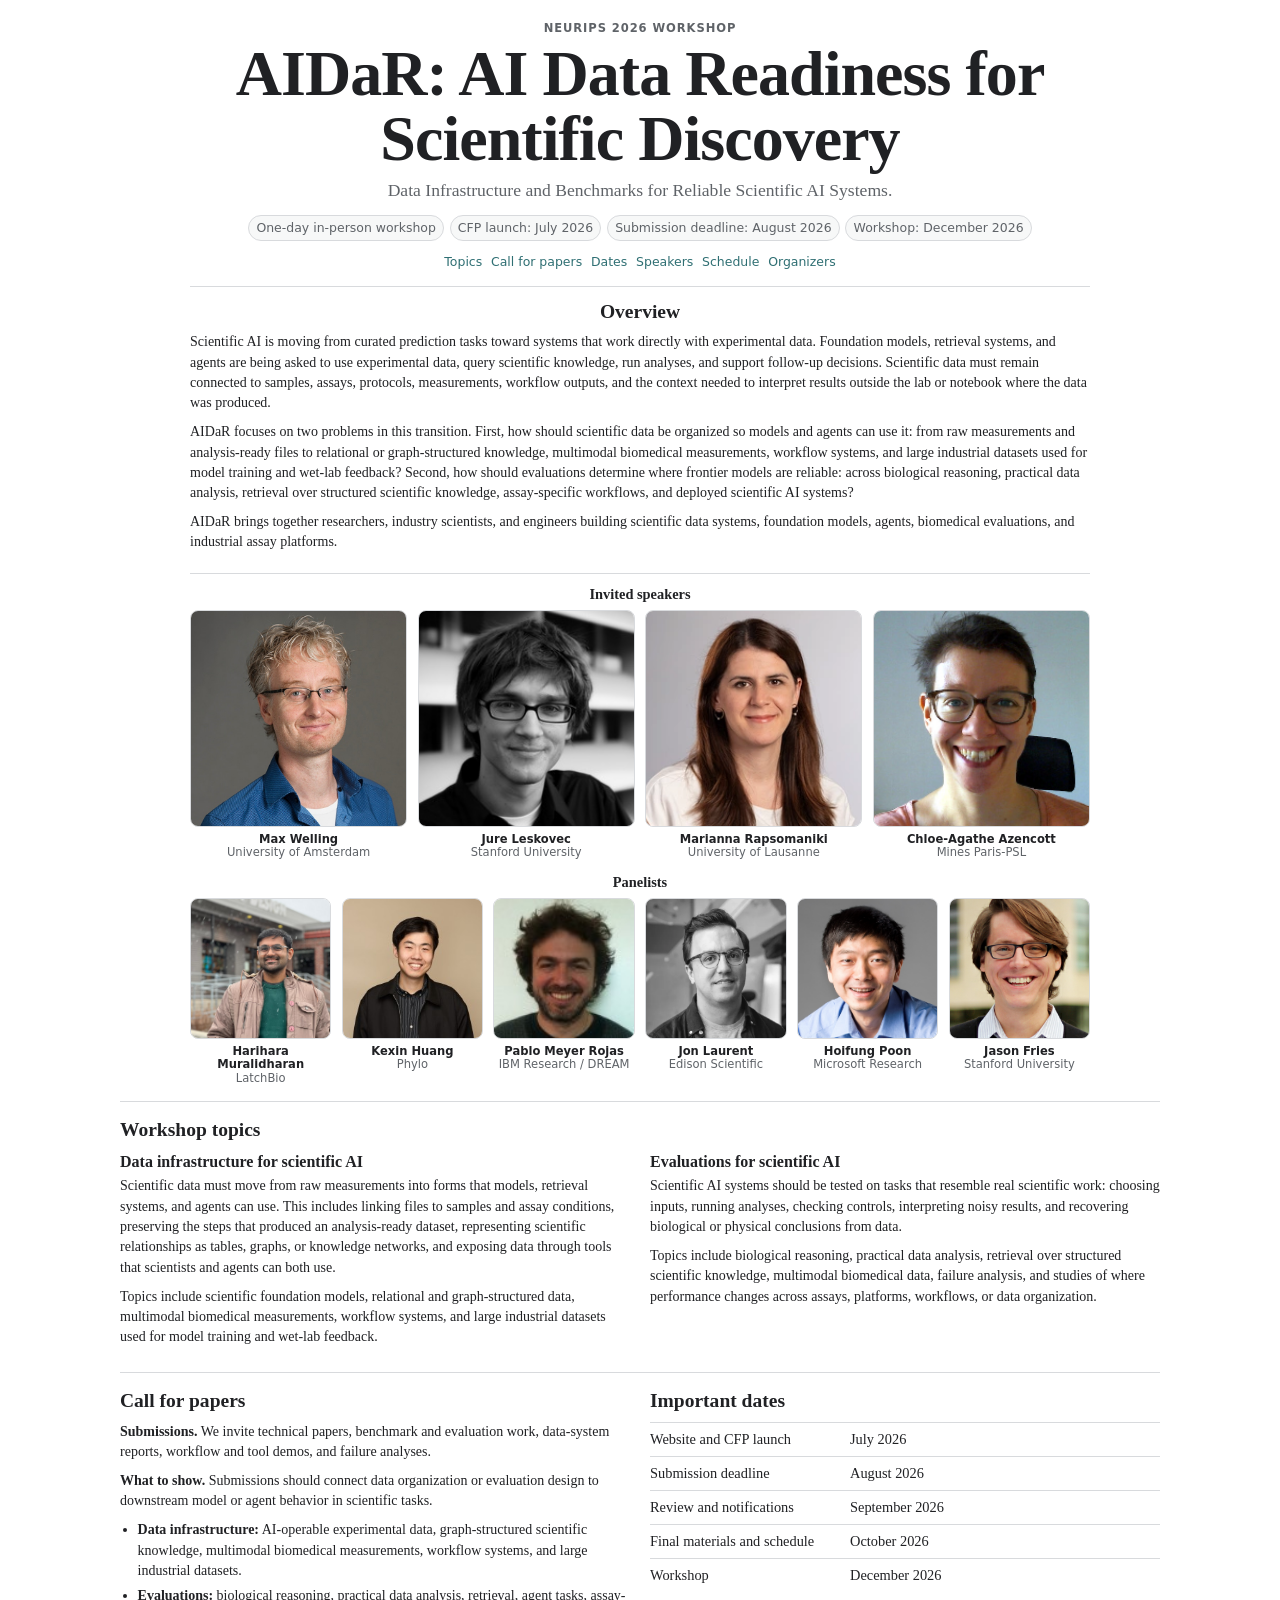
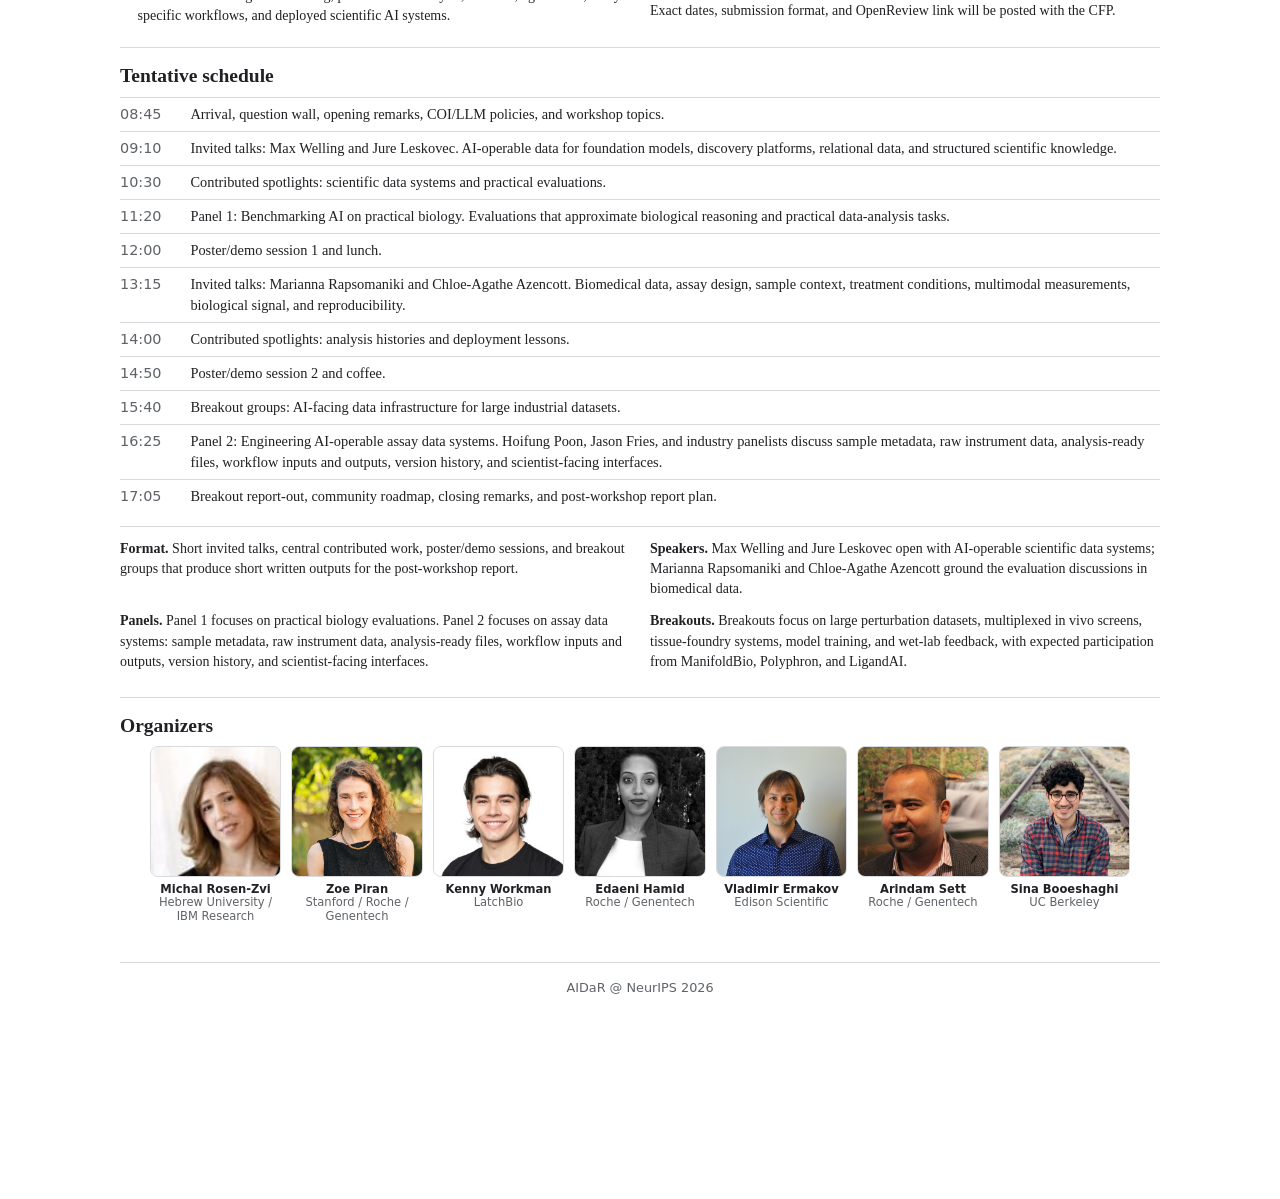
==== index.html @ 26c90b33 "Add AIDaR 2026 workshop site" ====
<!doctype html>
<html lang="en">
  <head>
    <meta charset="utf-8">
    <meta name="viewport" content="width=device-width, initial-scale=1">
    <meta http-equiv="refresh" content="0; url=2026/">
    <title>AIDaR</title>
    <link rel="canonical" href="2026/">
  </head>
  <body>
    <p><a href="2026/">AIDaR 2026</a></p>
  </body>
</html>
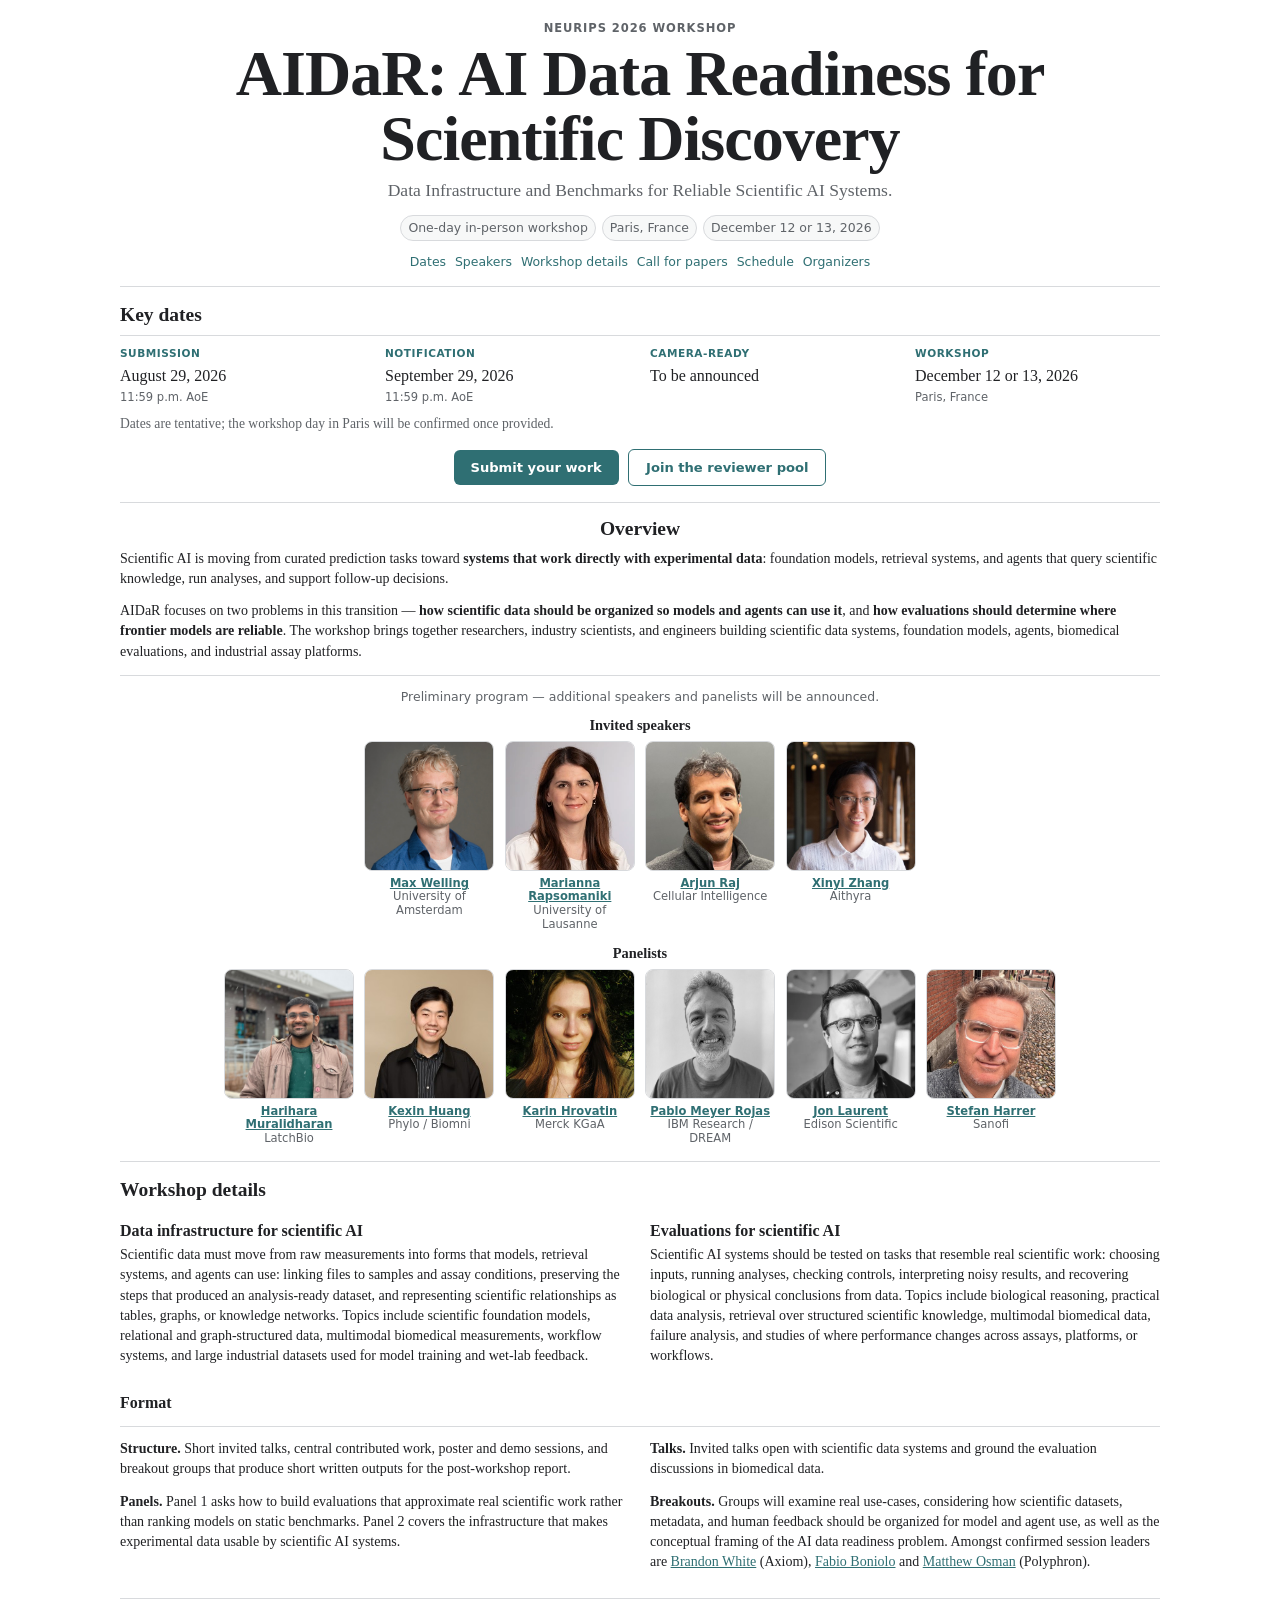
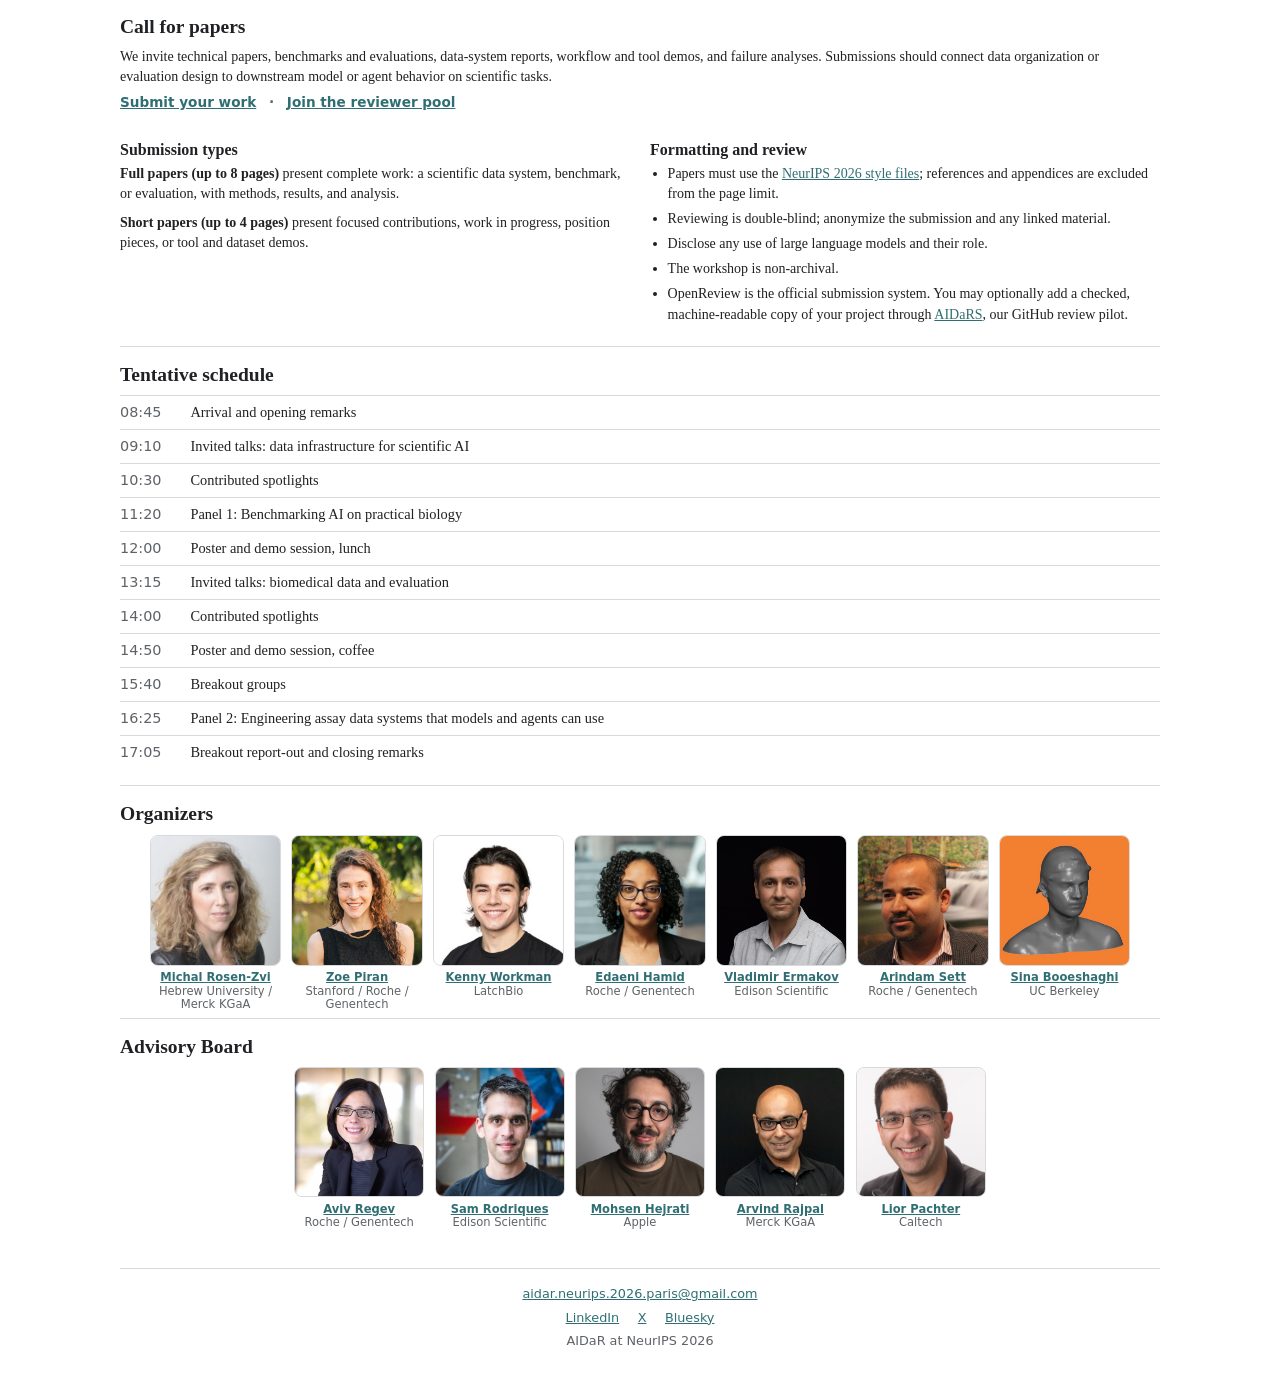
==== commit 73926353: "feat: give AIDaR a mark, and stop the share card defaulting to a speaker The page carried no og:imag" ====
--- a/index.html
+++ b/index.html
@@ -4,8 +4,26 @@
     <meta charset="utf-8">
     <meta name="viewport" content="width=device-width, initial-scale=1">
     <meta http-equiv="refresh" content="0; url=2026/">
-    <title>AIDaR</title>
-    <link rel="canonical" href="2026/">
+    <title>AIDaR: AI Data Readiness for Scientific Discovery</title>
+    <link rel="canonical" href="https://aidar-workshop.github.io/2026/">
+
+    <!-- Shares of the bare domain get the same card as the 2026 page. -->
+    <meta property="og:type" content="website">
+    <meta property="og:site_name" content="AIDaR">
+    <meta property="og:url" content="https://aidar-workshop.github.io/2026/">
+    <meta property="og:title" content="AIDaR: AI Data Readiness for Scientific Discovery">
+    <meta
+      property="og:description"
+      content="A NeurIPS 2026 workshop in Paris on how scientific data should be organized for models and agents, and how evaluations should determine where frontier models are reliable."
+    >
+    <meta property="og:image" content="https://aidar-workshop.github.io/2026/assets/brand/aidar-og.png">
+    <meta property="og:image:width" content="2400">
+    <meta property="og:image:height" content="1260">
+    <meta name="twitter:card" content="summary_large_image">
+    <meta name="twitter:image" content="https://aidar-workshop.github.io/2026/assets/brand/aidar-og.png">
+
+    <link rel="icon" href="/favicon.svg" type="image/svg+xml">
+    <link rel="apple-touch-icon" href="/apple-touch-icon.png">
   </head>
   <body>
     <p><a href="2026/">AIDaR 2026</a></p>
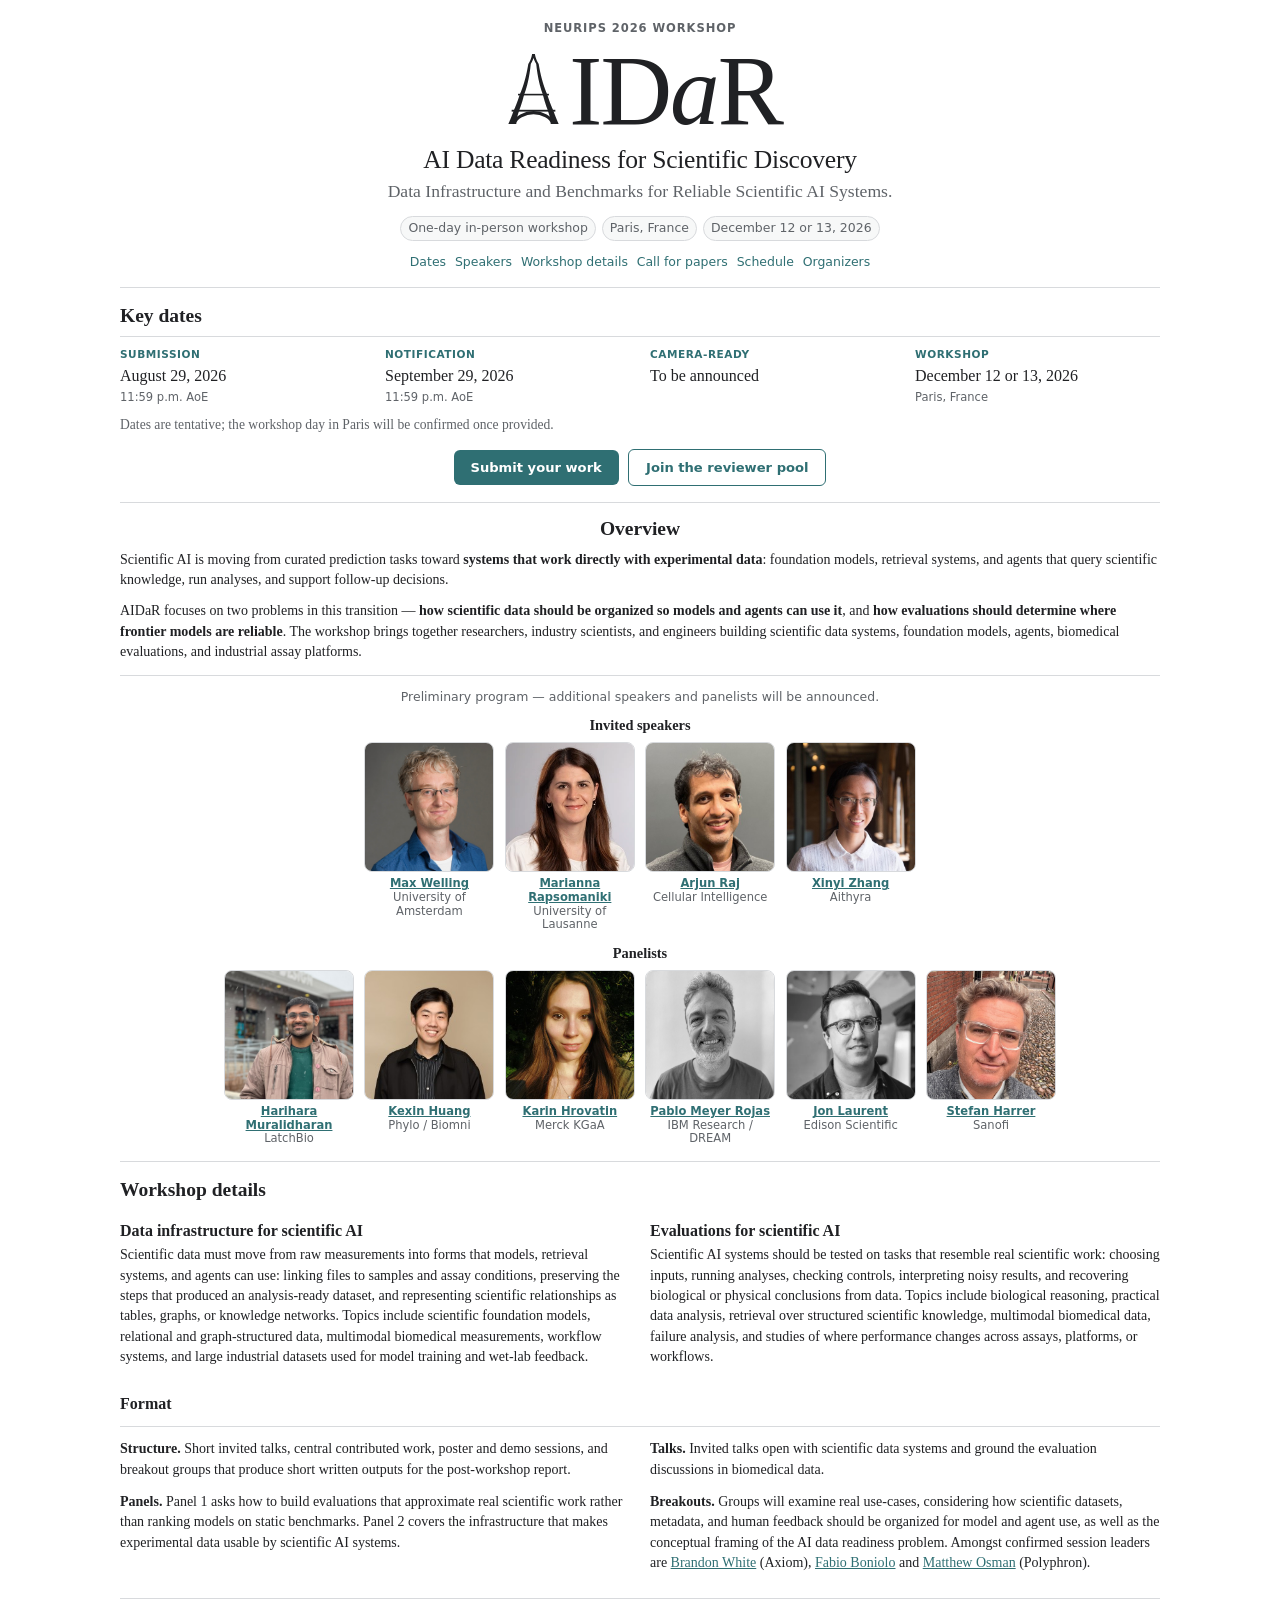
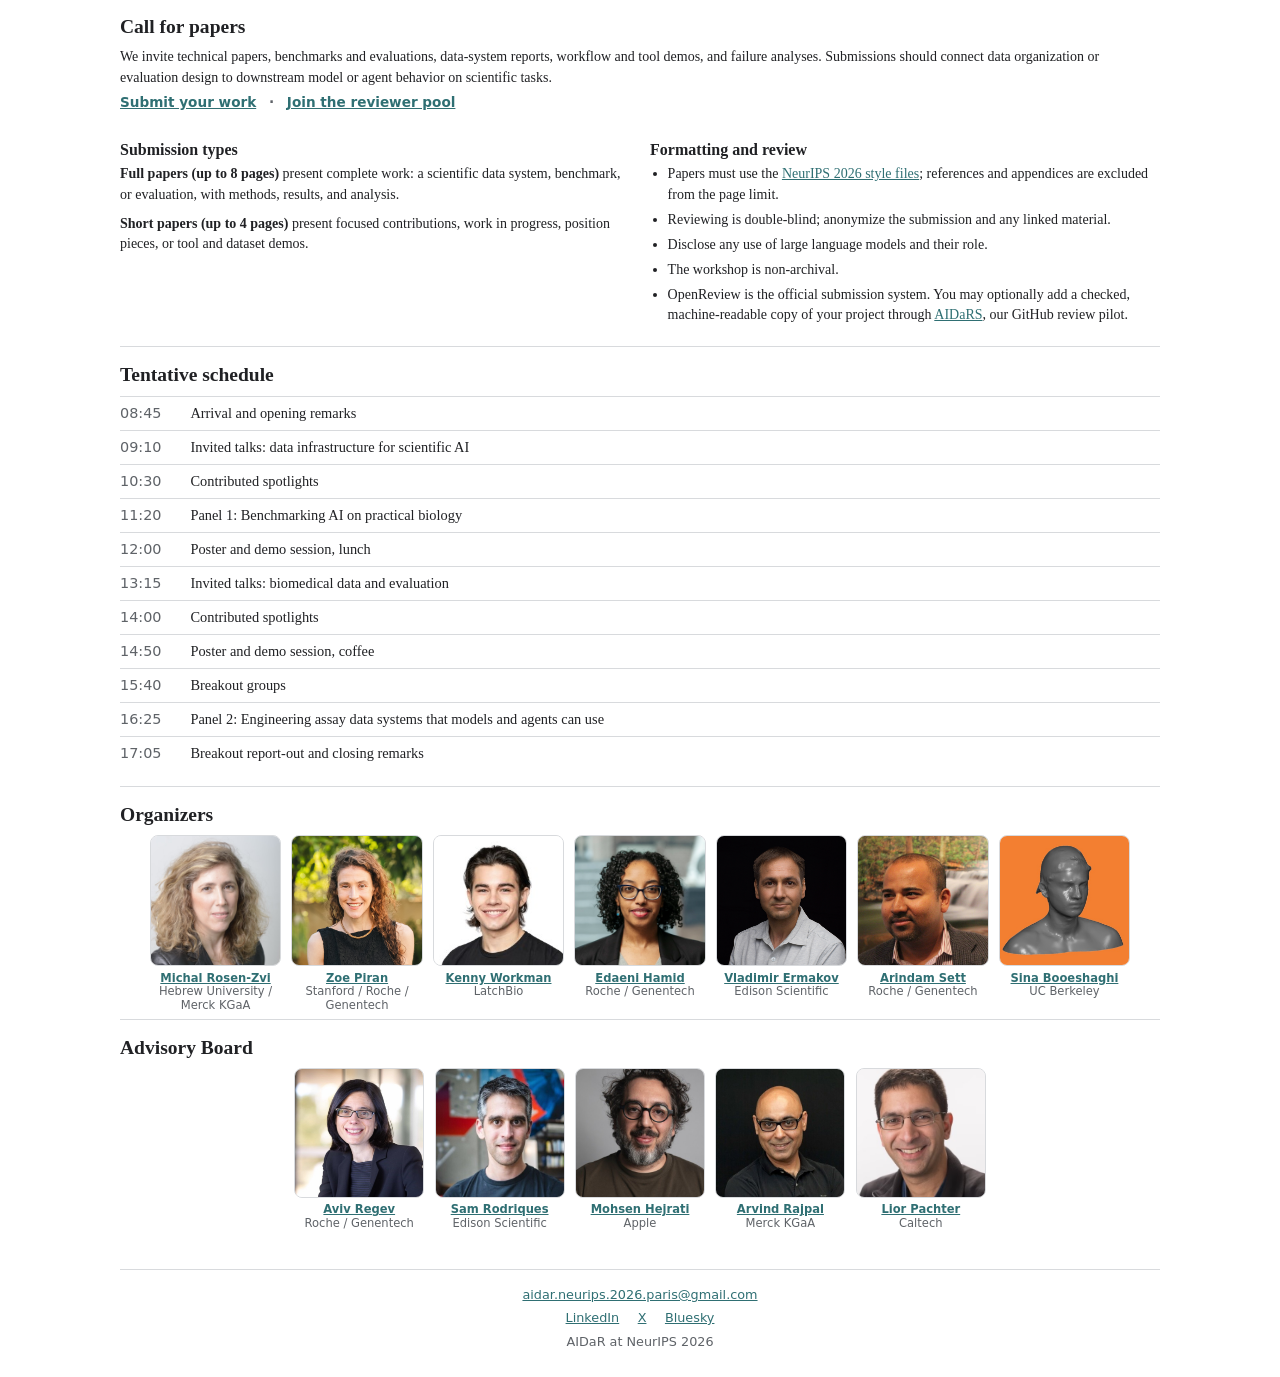
==== commit 29e01165: "fix: version og:image by content hash so scrapers stop serving the old card The card's URL never cha" ====
--- a/index.html
+++ b/index.html
@@ -16,11 +16,11 @@
       property="og:description"
       content="A NeurIPS 2026 workshop in Paris on how scientific data should be organized for models and agents, and how evaluations should determine where frontier models are reliable."
     >
-    <meta property="og:image" content="https://aidar-workshop.github.io/2026/assets/brand/aidar-og.png">
+    <meta property="og:image" content="https://aidar-workshop.github.io/2026/assets/brand/aidar-og.png?v=873d624a">
     <meta property="og:image:width" content="2400">
     <meta property="og:image:height" content="1260">
     <meta name="twitter:card" content="summary_large_image">
-    <meta name="twitter:image" content="https://aidar-workshop.github.io/2026/assets/brand/aidar-og.png">
+    <meta name="twitter:image" content="https://aidar-workshop.github.io/2026/assets/brand/aidar-og.png?v=873d624a">
 
     <link rel="icon" href="/favicon.svg" type="image/svg+xml">
     <link rel="apple-touch-icon" href="/apple-touch-icon.png">
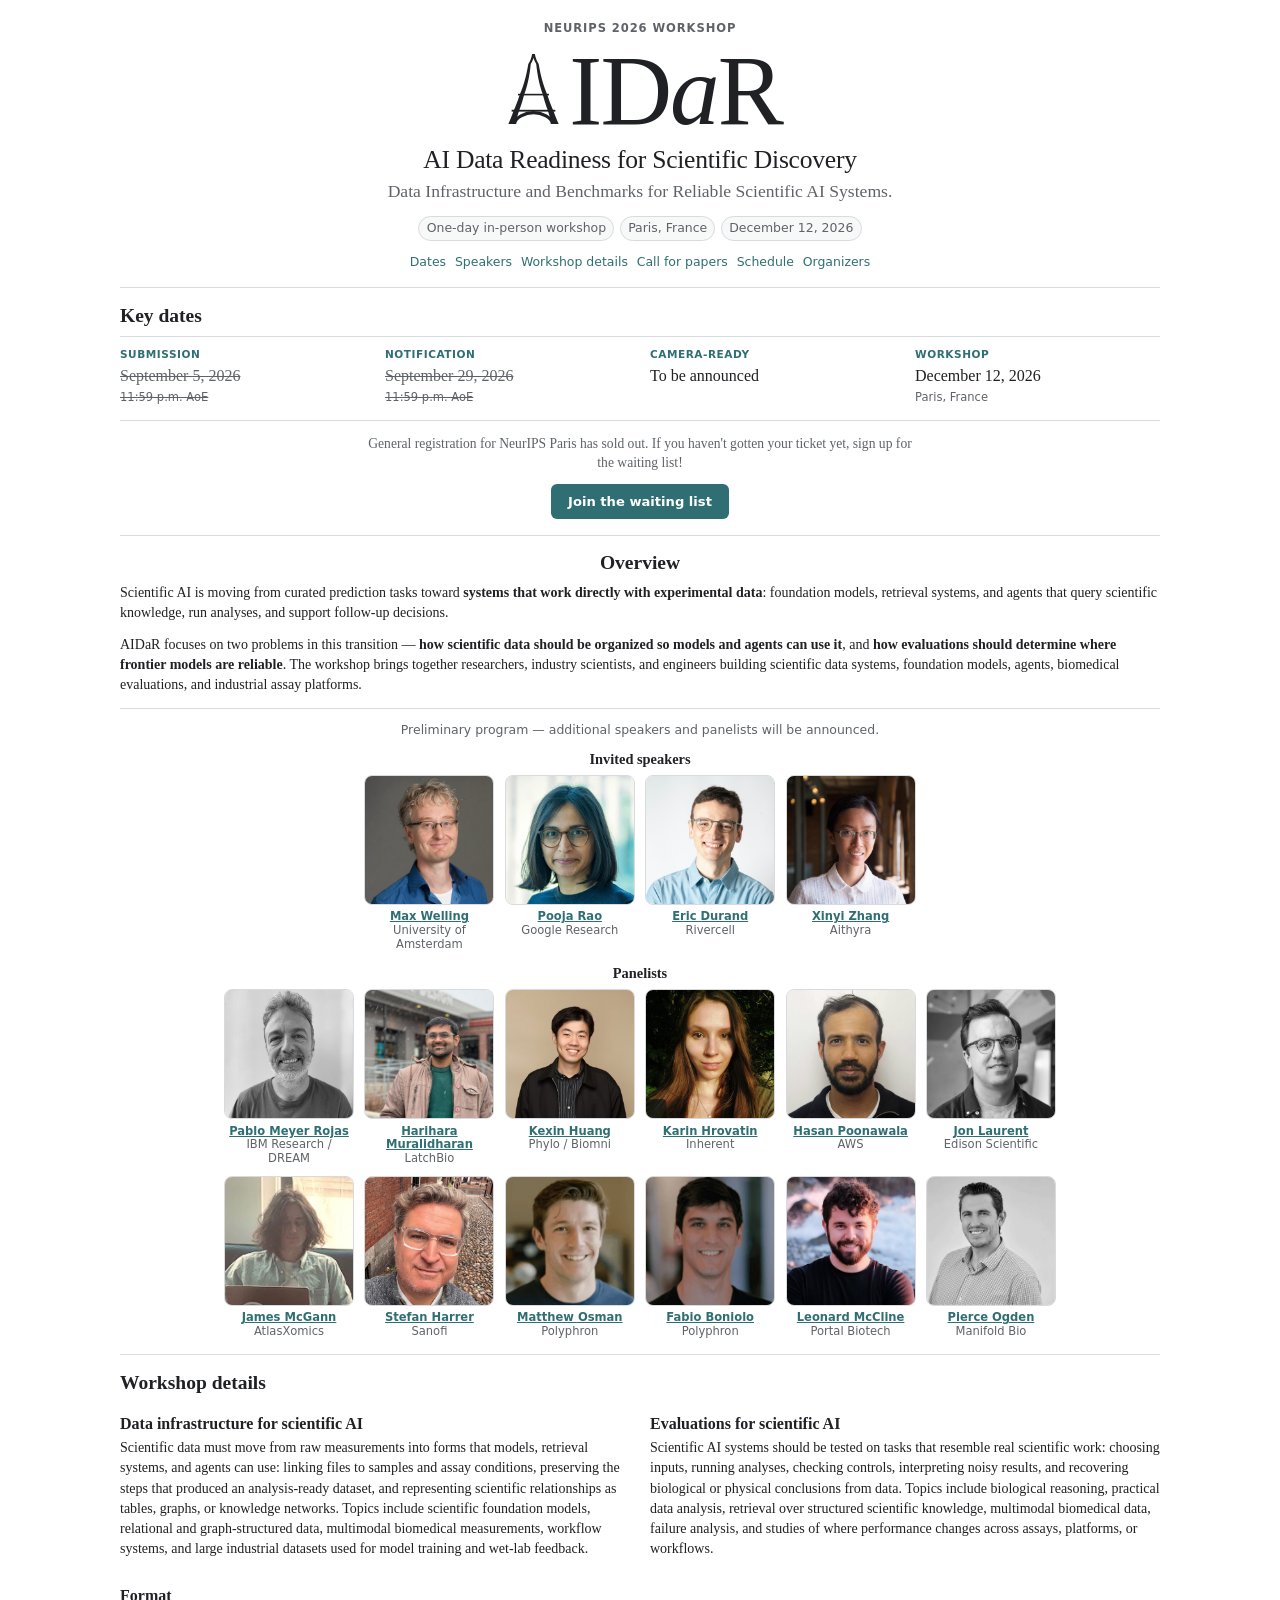
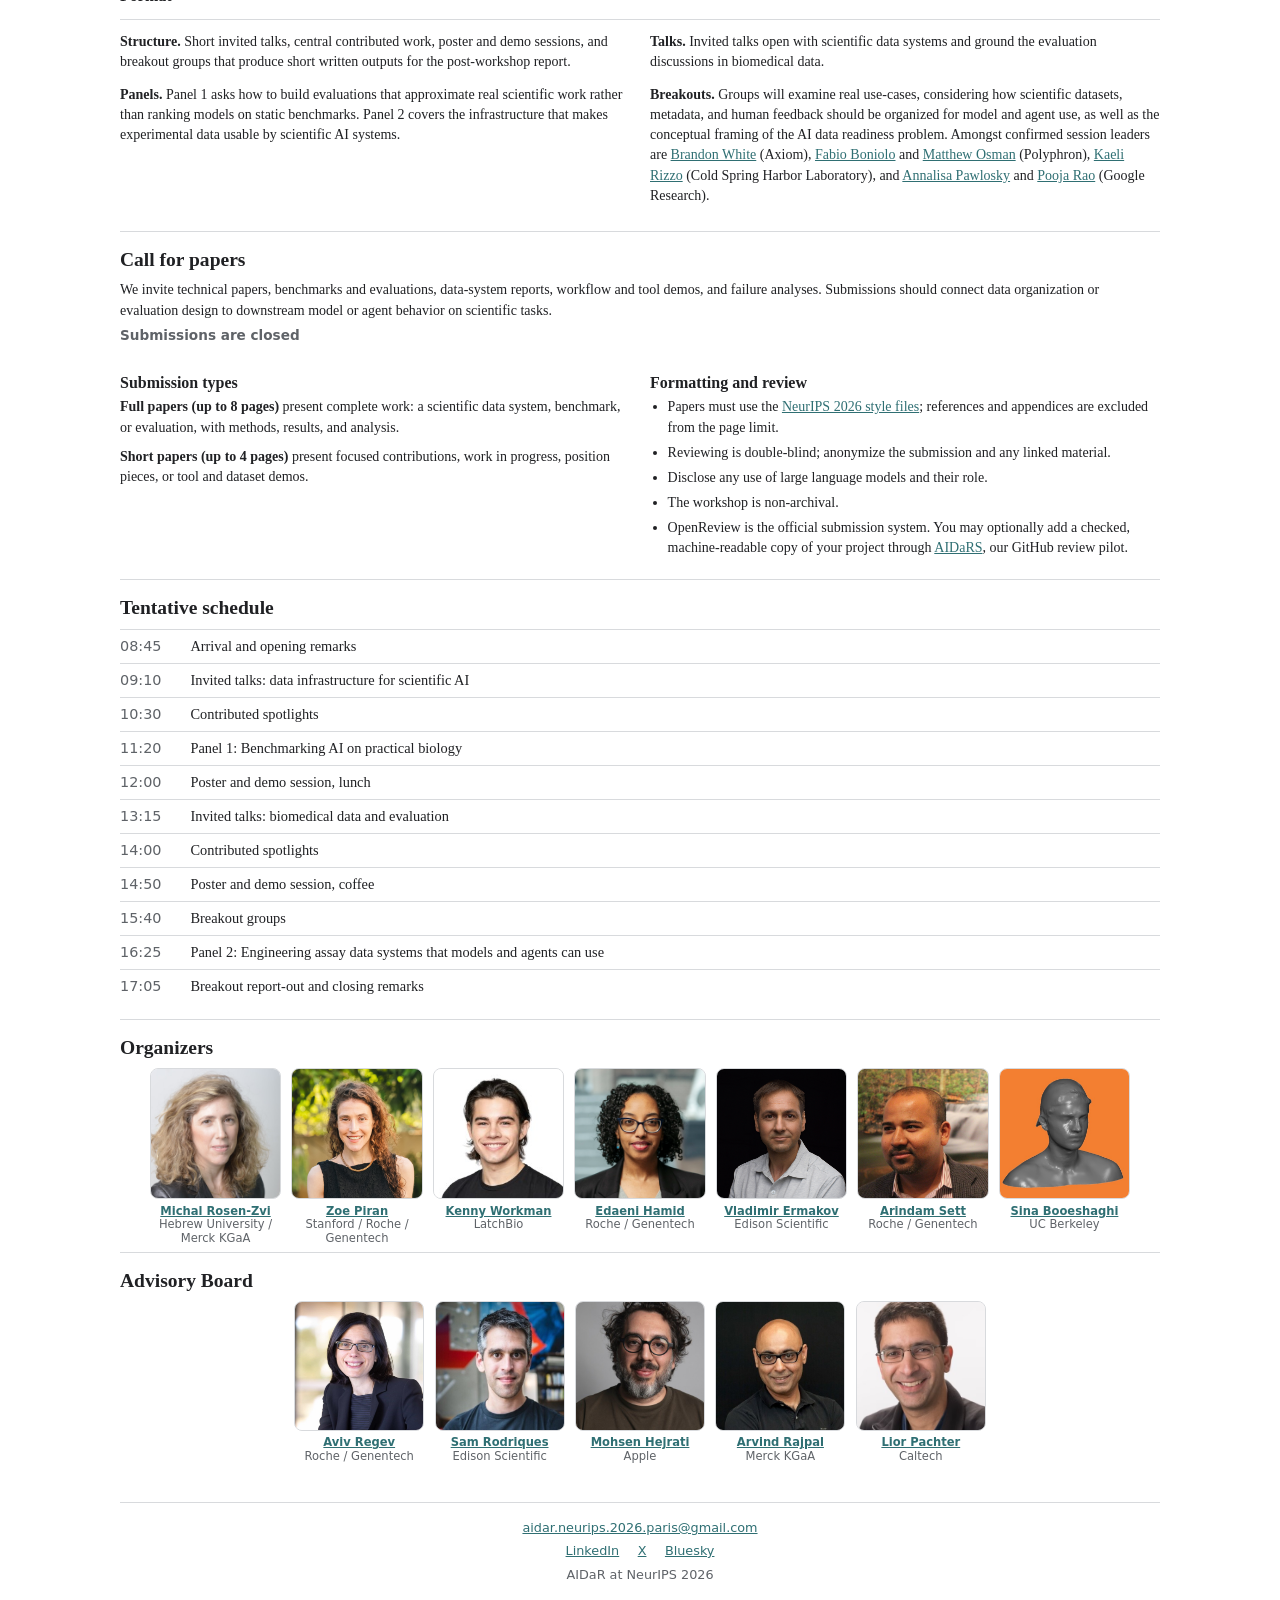
==== commit 3904771b: "feat: Pooja Rao and Eric Durand join the invited speakers; Karin Hrovatin moves to Inherent Pooja Ra" ====
--- a/index.html
+++ b/index.html
@@ -16,11 +16,11 @@
       property="og:description"
       content="A NeurIPS 2026 workshop in Paris on how scientific data should be organized for models and agents, and how evaluations should determine where frontier models are reliable."
     >
-    <meta property="og:image" content="https://aidar-workshop.github.io/2026/assets/brand/aidar-og.png?v=873d624a">
+    <meta property="og:image" content="https://aidar-workshop.github.io/2026/assets/brand/aidar-og-lineup.png?v=c7e0f3c0">
     <meta property="og:image:width" content="2400">
     <meta property="og:image:height" content="1260">
     <meta name="twitter:card" content="summary_large_image">
-    <meta name="twitter:image" content="https://aidar-workshop.github.io/2026/assets/brand/aidar-og.png?v=873d624a">
+    <meta name="twitter:image" content="https://aidar-workshop.github.io/2026/assets/brand/aidar-og-lineup.png?v=c7e0f3c0">
 
     <link rel="icon" href="/favicon.svg" type="image/svg+xml">
     <link rel="apple-touch-icon" href="/apple-touch-icon.png">
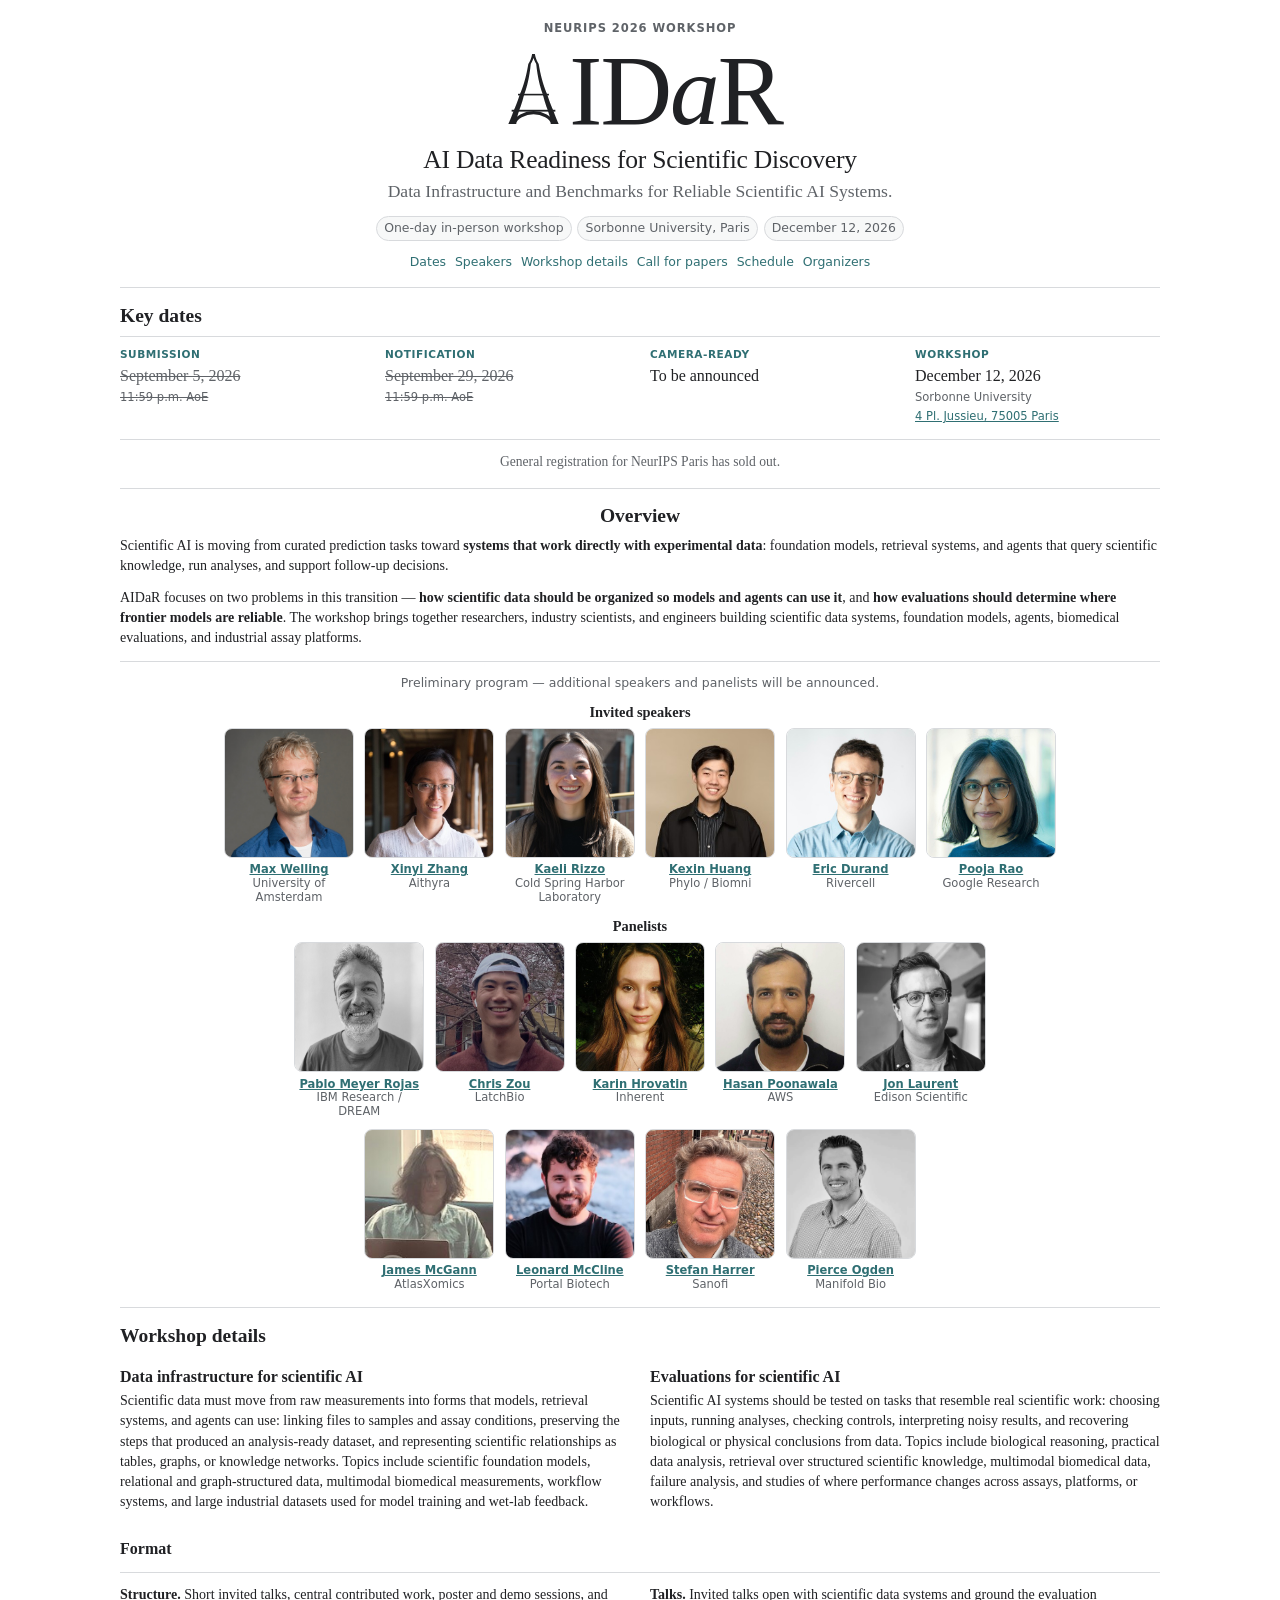
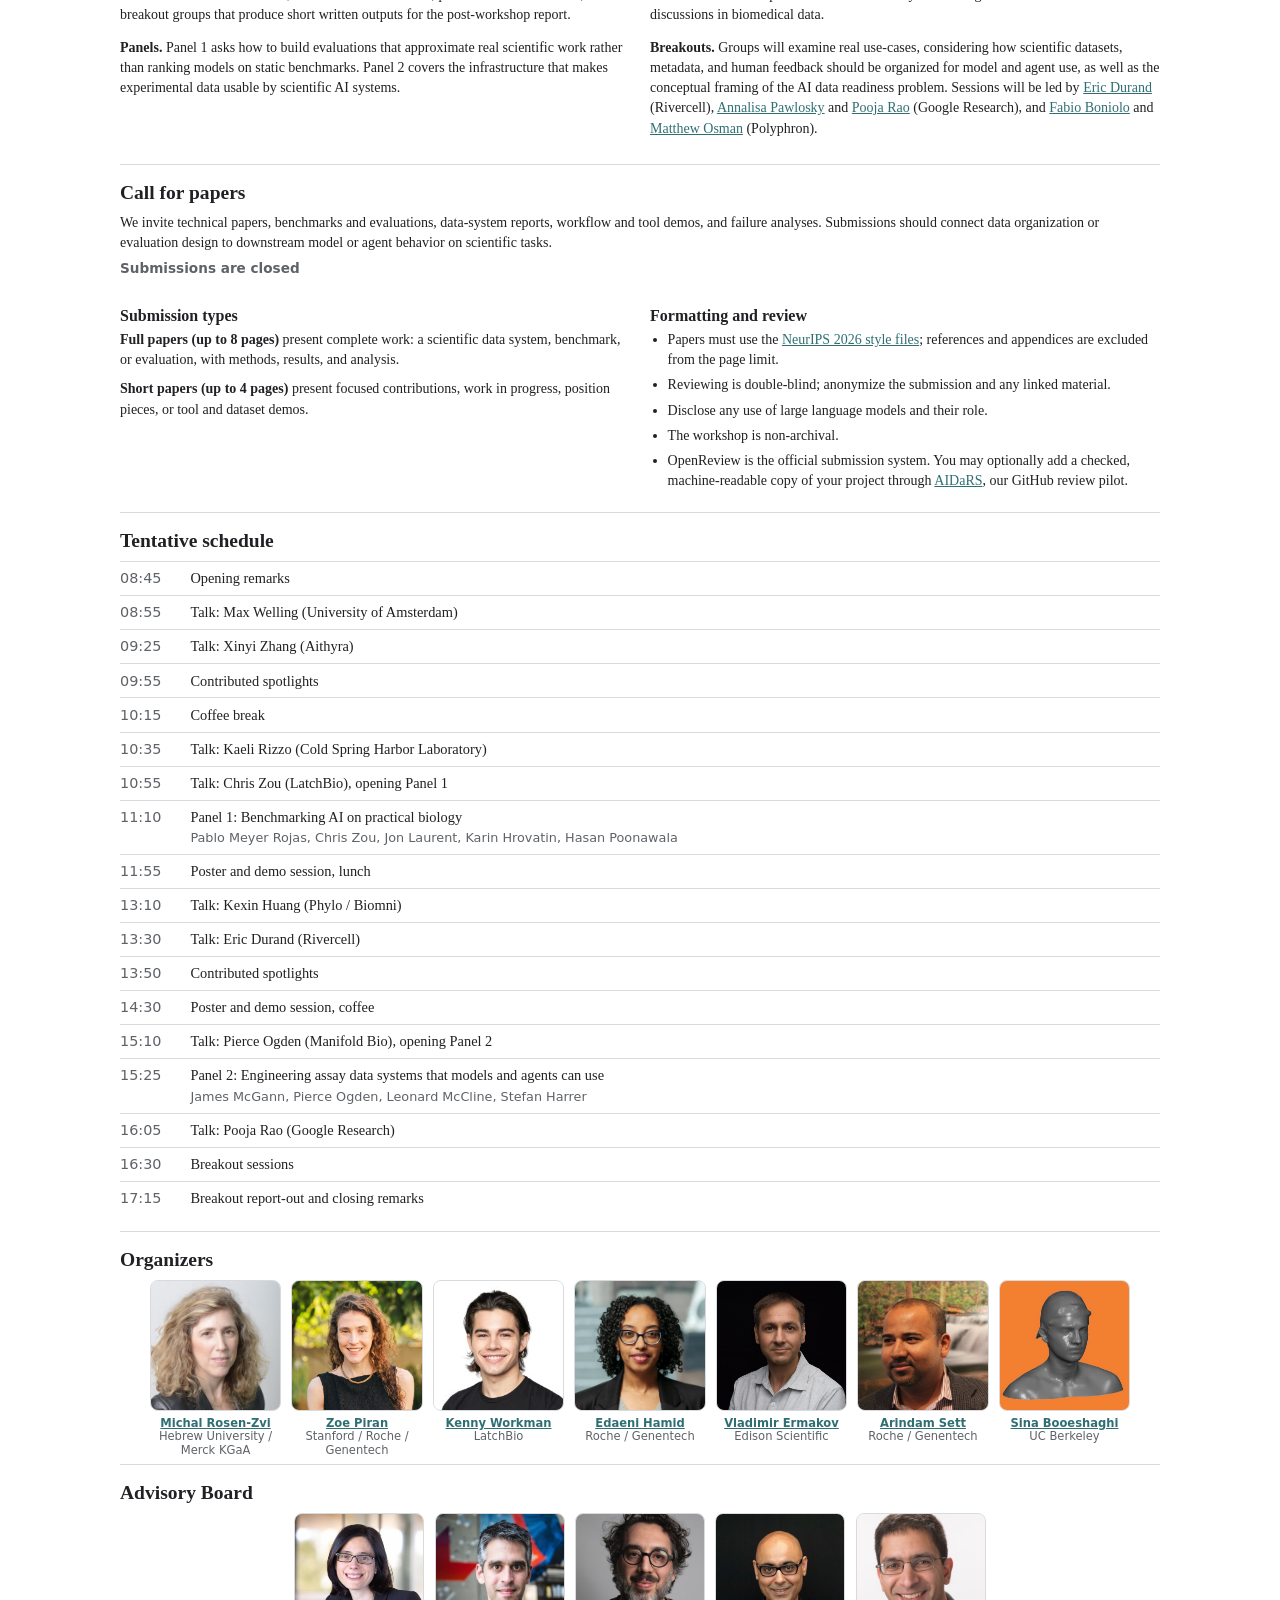
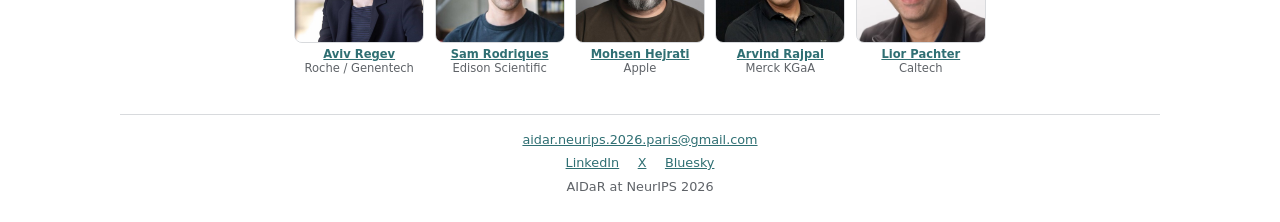
==== commit bb93b481: "feat: speakers, panels and breakouts follow the programme Invited speakers are now the six people gi" ====
--- a/index.html
+++ b/index.html
@@ -16,11 +16,11 @@
       property="og:description"
       content="A NeurIPS 2026 workshop in Paris on how scientific data should be organized for models and agents, and how evaluations should determine where frontier models are reliable."
     >
-    <meta property="og:image" content="https://aidar-workshop.github.io/2026/assets/brand/aidar-og-lineup.png?v=c7e0f3c0">
+    <meta property="og:image" content="https://aidar-workshop.github.io/2026/assets/brand/aidar-og-lineup.png?v=79d1170c">
     <meta property="og:image:width" content="2400">
     <meta property="og:image:height" content="1260">
     <meta name="twitter:card" content="summary_large_image">
-    <meta name="twitter:image" content="https://aidar-workshop.github.io/2026/assets/brand/aidar-og-lineup.png?v=c7e0f3c0">
+    <meta name="twitter:image" content="https://aidar-workshop.github.io/2026/assets/brand/aidar-og-lineup.png?v=79d1170c">
 
     <link rel="icon" href="/favicon.svg" type="image/svg+xml">
     <link rel="apple-touch-icon" href="/apple-touch-icon.png">
